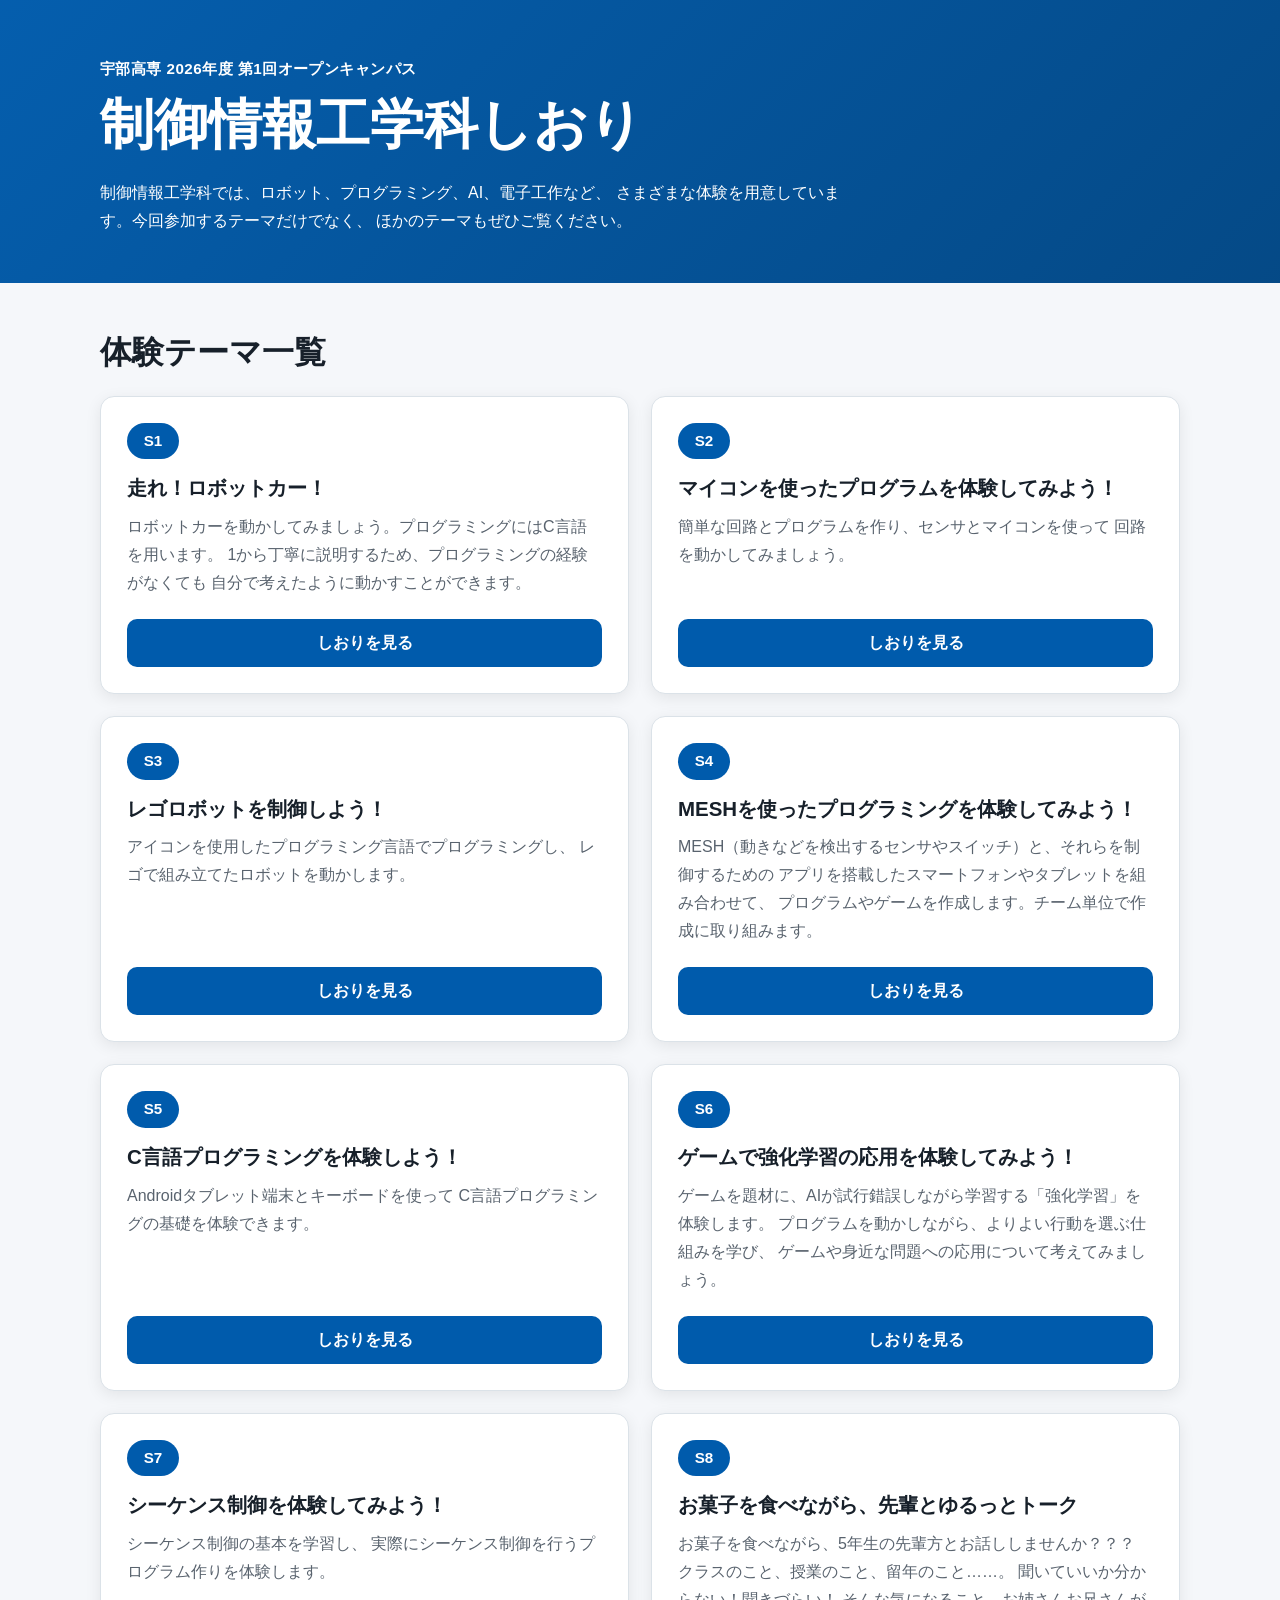
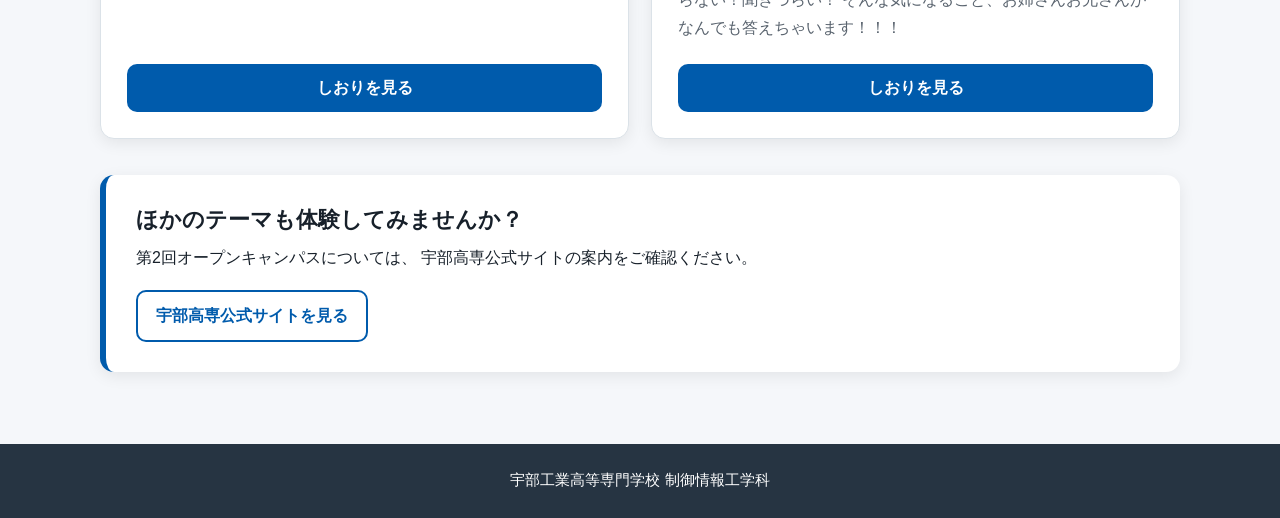
==== index.html @ 469b7133 "サイトトップのindex" ====
<!doctype html>
<html lang="ja">

<head>
    <meta charset="utf-8">
    <meta name="viewport" content="width=device-width, initial-scale=1">
    <title>宇部高専 制御情報工学科 オープンキャンパス</title>

    <meta http-equiv="refresh" content="0; url=./2026/">
    <link rel="canonical" href="./2026/">
</head>

<body>
    <p>
        2026年度のオープンキャンパス案内へ移動します。
        <a href="./2026/">移動しない場合はこちらを押してください。</a>
    </p>
</body>

</html>
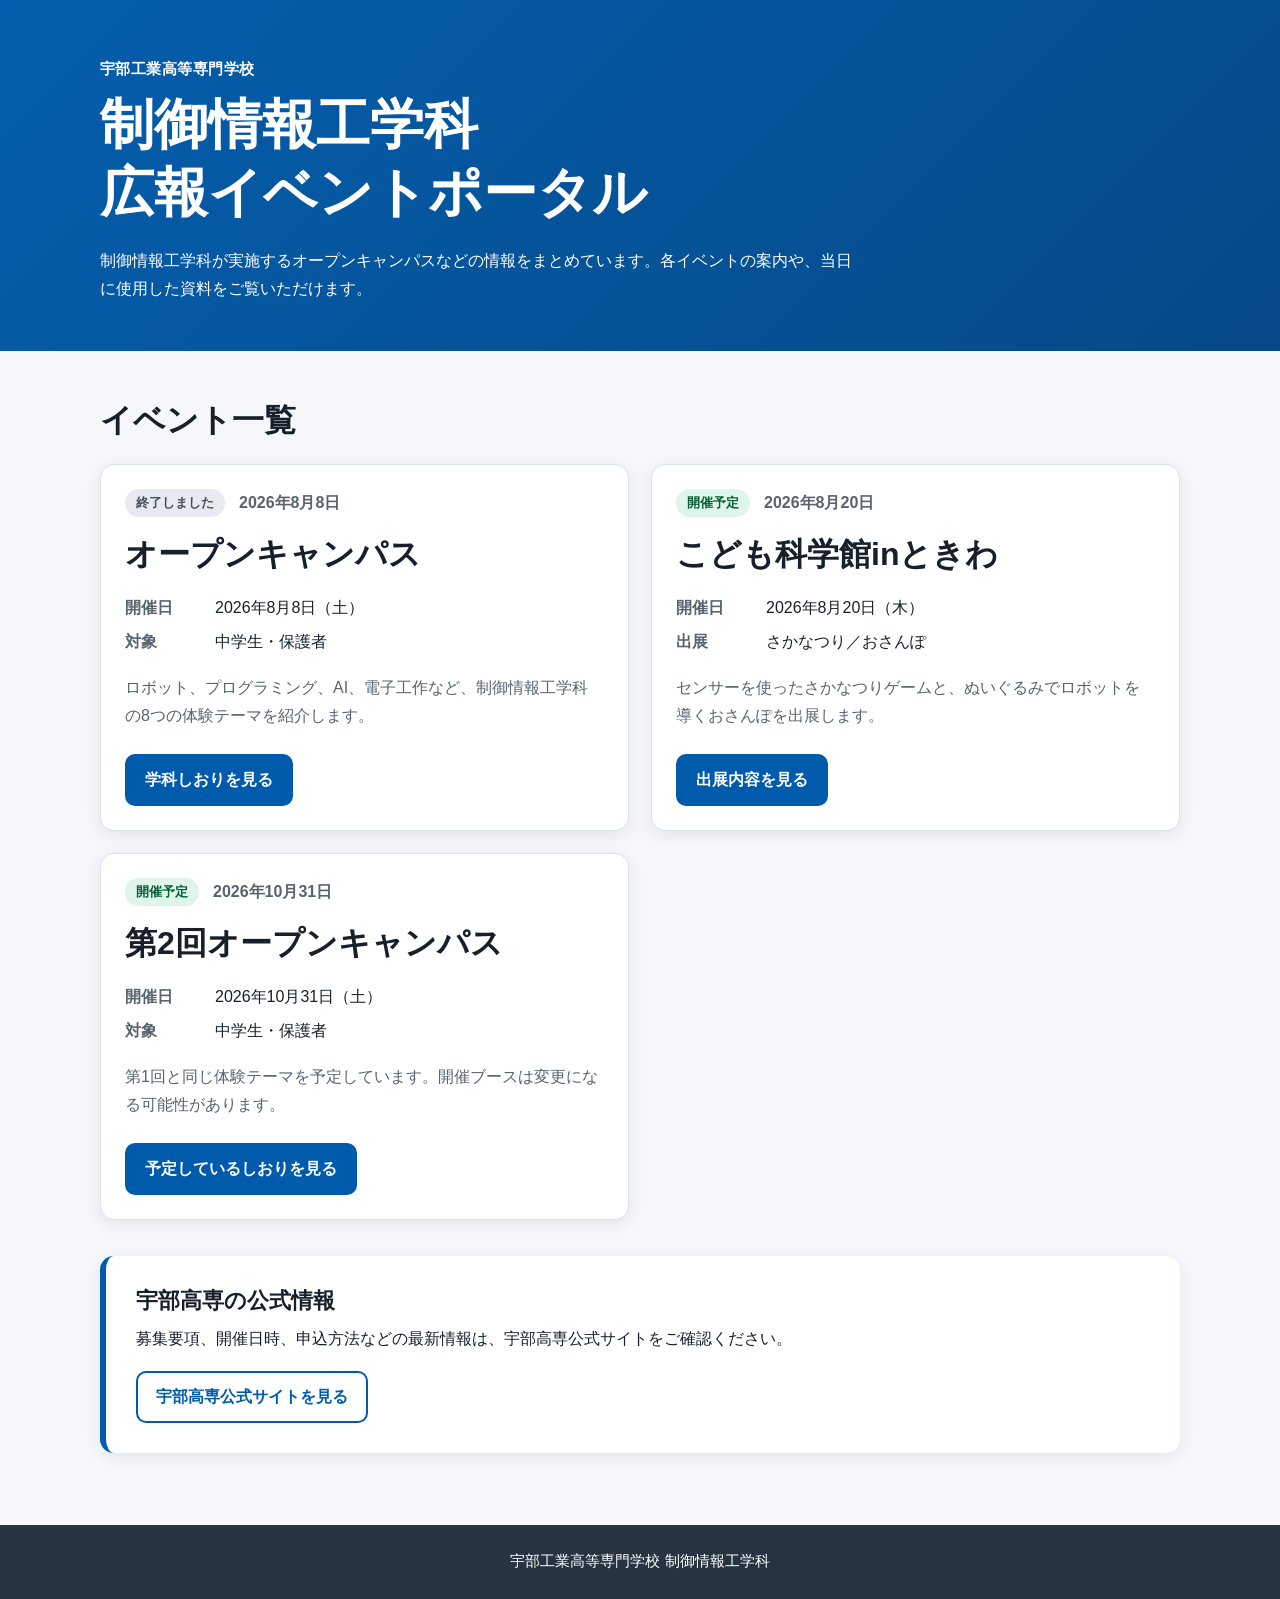
==== commit 0d2dbf25: "Add 2026 outreach event portal" ====
--- a/index.html
+++ b/index.html
@@ -1,20 +1,59 @@
 <!doctype html>
 <html lang="ja">
-
 <head>
-    <meta charset="utf-8">
-    <meta name="viewport" content="width=device-width, initial-scale=1">
-    <title>宇部高専 制御情報工学科 オープンキャンパス</title>
-
-    <meta http-equiv="refresh" content="0; url=./2026/">
-    <link rel="canonical" href="./2026/">
+  <meta charset="utf-8">
+  <meta name="viewport" content="width=device-width, initial-scale=1">
+  <meta name="description" content="宇部工業高等専門学校 制御情報工学科の広報イベント情報をまとめたポータルサイト">
+  <title>制御情報工学科 広報イベントポータル｜宇部高専</title>
+  <link rel="stylesheet" href="2026/style.css">
 </head>
-
 <body>
-    <p>
-        2026年度のオープンキャンパス案内へ移動します。
-        <a href="./2026/">移動しない場合はこちらを押してください。</a>
-    </p>
+  <header class="site-header portal-header">
+    <div class="container">
+      <p class="event-name">宇部工業高等専門学校</p>
+      <h1>制御情報工学科<br>広報イベントポータル</h1>
+      <p class="lead">制御情報工学科が実施するオープンキャンパスなどの情報をまとめています。各イベントの案内や、当日に使用した資料をご覧いただけます。</p>
+    </div>
+  </header>
+  <main class="container portal-main">
+    <section aria-labelledby="events-heading">
+      <h2 id="events-heading">イベント一覧</h2>
+      <div class="event-grid">
+        <article class="event-card">
+          <div class="event-card-header">
+            <span class="status-badge status-ended">終了しました</span>
+            <p class="event-year"><time datetime="2026-08-08">2026年8月8日</time></p>
+          </div>
+          <h3>オープンキャンパス</h3>
+          <dl class="event-meta">
+            <div><dt>開催日</dt><dd><time datetime="2026-08-08">2026年8月8日（土）</time></dd></div>
+            <div><dt>対象</dt><dd>中学生・保護者</dd></div>
+          </dl>
+          <p>ロボット、プログラミング、AI、電子工作など、制御情報工学科の8つの体験テーマを紹介します。</p>
+          <a class="button" href="2026/">学科しおりを見る</a>
+        </article>
+        <article class="event-card">
+          <div class="event-card-header"><span class="status-badge status-planned">開催予定</span><p class="event-year"><time datetime="2026-08-20">2026年8月20日</time></p></div>
+          <h3>こども科学館inときわ</h3>
+          <dl class="event-meta"><div><dt>開催日</dt><dd><time datetime="2026-08-20">2026年8月20日（木）</time></dd></div><div><dt>出展</dt><dd>さかなつり／おさんぽ</dd></div></dl>
+          <p>センサーを使ったさかなつりゲームと、ぬいぐるみでロボットを導くおさんぽを出展します。</p>
+          <a class="button" href="events/2026/kodomo-kagakukan-in-tokiwa/">出展内容を見る</a>
+        </article>
+        <article class="event-card">
+          <div class="event-card-header"><span class="status-badge status-planned">開催予定</span><p class="event-year"><time datetime="2026-10-31">2026年10月31日</time></p></div>
+          <h3>第2回オープンキャンパス</h3>
+          <dl class="event-meta"><div><dt>開催日</dt><dd><time datetime="2026-10-31">2026年10月31日（土）</time></dd></div><div><dt>対象</dt><dd>中学生・保護者</dd></div></dl>
+          <p>第1回と同じ体験テーマを予定しています。開催ブースは変更になる可能性があります。</p>
+          <a class="button" href="events/2026/open-campus-02/">予定しているしおりを見る</a>
+        </article>
+      </div>
+    </section>
+    <section class="notice" aria-labelledby="official-heading">
+      <h2 id="official-heading">宇部高専の公式情報</h2>
+      <p>募集要項、開催日時、申込方法などの最新情報は、宇部高専公式サイトをご確認ください。</p>
+      <a class="button button-secondary" href="https://www.ube-k.ac.jp/" target="_blank" rel="noopener">宇部高専公式サイトを見る</a>
+    </section>
+  </main>
+  <footer class="site-footer"><div class="container"><p>宇部工業高等専門学校 制御情報工学科</p></div></footer>
 </body>
-
-</html>+</html>
--- a/2026/style.css
+++ b/2026/style.css
@@ -0,0 +1,363 @@
+/* ===== 基本設定 ===== */
+:root {
+  --page-bg: #f5f7fa;
+  --card-bg: #ffffff;
+  --text: #17202a;
+  --muted: #59636e;
+  --primary: #005bac;
+  --primary-dark: #004684;
+  --accent-bg: #eaf4fc;
+  --border: #dbe2e8;
+  --shadow: 0 4px 16px rgba(0, 0, 0, 0.08);
+  --radius: 14px;
+  --max-width: 1080px;
+}
+
+* {
+  box-sizing: border-box;
+}
+
+html {
+  scroll-behavior: smooth;
+}
+
+body {
+  margin: 0;
+  color: var(--text);
+  background: var(--page-bg);
+  font-family:
+    -apple-system,
+    BlinkMacSystemFont,
+    "Segoe UI",
+    "Hiragino Kaku Gothic ProN",
+    "Yu Gothic",
+    "Meiryo",
+    sans-serif;
+  line-height: 1.75;
+  overflow-wrap: anywhere;
+}
+
+img {
+  max-width: 100%;
+  height: auto;
+}
+
+a {
+  color: var(--primary);
+}
+
+.container {
+  width: min(calc(100% - 32px), var(--max-width));
+  margin-inline: auto;
+}
+
+/* ===== ヘッダー ===== */
+.site-header {
+  padding: 40px 0 34px;
+  color: #ffffff;
+  background: linear-gradient(135deg, rgba(0, 91, 172, 0.98), rgba(0, 70, 132, 0.98));
+}
+
+.event-name {
+  margin: 0 0 8px;
+  font-size: 0.95rem;
+  font-weight: 700;
+  letter-spacing: 0.03em;
+}
+
+.site-header h1 {
+  margin: 0;
+  font-size: clamp(2rem, 7vw, 3.4rem);
+  line-height: 1.25;
+}
+
+.lead {
+  max-width: 760px;
+  margin: 20px 0 0;
+  font-size: 1rem;
+}
+
+/* ===== メイン ===== */
+main {
+  padding-block: 36px 56px;
+}
+
+main h2 {
+  margin: 0 0 22px;
+  font-size: clamp(1.45rem, 5vw, 2rem);
+  line-height: 1.35;
+}
+
+/* ===== 重要案内 ===== */
+.important-info {
+  margin-bottom: 36px;
+  padding: 22px;
+  background: var(--accent-bg);
+  border-left: 6px solid var(--primary);
+  border-radius: var(--radius);
+}
+
+.important-info h2 {
+  margin-bottom: 10px;
+  font-size: 1.35rem;
+}
+
+.important-info ul {
+  margin: 0;
+  padding-left: 1.3em;
+}
+
+/* ===== テーマカード ===== */
+.theme-grid {
+  display: grid;
+  grid-template-columns: 1fr;
+  gap: 18px;
+}
+
+.theme-card {
+  display: flex;
+  flex-direction: column;
+  padding: 22px;
+  background: var(--card-bg);
+  border: 1px solid var(--border);
+  border-radius: var(--radius);
+  box-shadow: var(--shadow);
+}
+
+.theme-card h3 {
+  margin: 14px 0 10px;
+  font-size: 1.28rem;
+  line-height: 1.45;
+}
+
+.theme-number {
+  align-self: flex-start;
+  padding: 5px 12px;
+  color: #ffffff;
+  background: var(--primary);
+  border-radius: 999px;
+  font-size: 0.95rem;
+  font-weight: 800;
+  text-align: center;
+}
+
+.theme-number .room {
+  color: #ffffff;
+  font-size: 0.92em;
+  font-weight: 600;
+  white-space: nowrap;
+}
+
+.theme-card p {
+  margin: 0 0 22px;
+  color: var(--muted);
+}
+
+.button-group {
+  display: grid;
+  gap: 10px;
+  margin-top: auto;
+}
+
+/* ===== ボタン ===== */
+.button {
+  display: inline-flex;
+  justify-content: center;
+  align-items: center;
+  min-height: 48px;
+  padding: 10px 18px;
+  color: #ffffff;
+  background: var(--primary);
+  border: 2px solid var(--primary);
+  border-radius: 10px;
+  font-weight: 700;
+  text-decoration: none;
+  transition: background-color 0.15s ease, transform 0.15s ease;
+}
+
+.button:hover,
+.button:focus-visible {
+  background: var(--primary-dark);
+  border-color: var(--primary-dark);
+}
+
+.button:active {
+  transform: translateY(1px);
+}
+
+.button:focus-visible {
+  outline: 3px solid rgba(0, 91, 172, 0.3);
+  outline-offset: 3px;
+}
+
+.button-outline {
+  color: var(--primary);
+  background: #ffffff;
+}
+
+.button-outline:hover,
+.button-outline:focus-visible {
+  color: #ffffff;
+  background: var(--primary);
+}
+
+.button-secondary {
+  width: fit-content;
+  background: #ffffff;
+  color: var(--primary);
+}
+
+/* ===== スケジュール ===== */
+.schedule-section {
+  margin-top: 44px;
+}
+
+.schedule-note {
+  margin: -10px 0 18px;
+  color: var(--muted);
+}
+
+.table-scroll {
+  overflow-x: auto;
+  border-radius: var(--radius);
+  box-shadow: var(--shadow);
+}
+
+.schedule-table {
+  width: 100%;
+  min-width: 720px;
+  border-collapse: collapse;
+  background: #ffffff;
+}
+
+.schedule-table th,
+.schedule-table td {
+  padding: 12px 14px;
+  border: 1px solid var(--border);
+  vertical-align: middle;
+}
+
+.schedule-table th {
+  color: #ffffff;
+  background: var(--primary);
+  text-align: center;
+}
+
+.schedule-table td:first-child,
+.schedule-table td:nth-child(2) {
+  white-space: nowrap;
+  text-align: center;
+  font-weight: 700;
+}
+
+.schedule-table td:nth-child(3),
+.schedule-table td:nth-child(4) {
+  text-align: center;
+}
+
+/* ===== 第2回案内 ===== */
+.notice {
+  margin-top: 36px;
+  padding: 24px;
+  background: #ffffff;
+  border-left: 6px solid var(--primary);
+  border-radius: var(--radius);
+  box-shadow: var(--shadow);
+}
+
+.notice h2 {
+  margin-bottom: 10px;
+  font-size: 1.35rem;
+}
+
+.notice p {
+  margin: 0 0 18px;
+}
+
+/* ===== フッター ===== */
+.site-footer {
+  padding: 24px 0;
+  color: #ffffff;
+  background: #263442;
+  text-align: center;
+}
+
+.site-footer p {
+  margin: 0;
+  font-size: 0.92rem;
+}
+
+/* ===== タブレット以上 ===== */
+@media (min-width: 700px) {
+  .site-header {
+    padding: 56px 0 48px;
+  }
+
+  main {
+    padding-block: 48px 72px;
+  }
+
+  .theme-grid {
+    grid-template-columns: repeat(2, minmax(0, 1fr));
+    gap: 22px;
+  }
+
+  .theme-card {
+    padding: 26px;
+  }
+
+  .notice,
+  .important-info {
+    padding: 30px;
+  }
+
+  .button-group {
+    grid-template-columns: repeat(2, minmax(0, 1fr));
+  }
+
+  .button-group .button:only-child {
+    grid-column: 1 / -1;
+  }
+}
+
+/* ===== 動きを減らす設定への配慮 ===== */
+@media (prefers-reduced-motion: reduce) {
+  html {
+    scroll-behavior: auto;
+  }
+
+  .button {
+    transition: none;
+  }
+}
+/* ===== 状態表示・ナビゲーション ===== */
+.status-badge{display:inline-flex;align-items:center;width:fit-content;padding:4px 11px;border-radius:999px;font-size:.82rem;font-weight:800;line-height:1.5}
+.status-ended{color:#44515e;background:#e7ebef}
+.status-on-dark{margin-bottom:12px;color:#fff;background:rgba(255,255,255,.2);border:1px solid rgba(255,255,255,.55)}
+.breadcrumb{display:flex;flex-wrap:wrap;gap:6px 10px;margin-bottom:26px;color:var(--muted);font-size:.92rem}
+.archive-info{margin-bottom:24px;padding:18px 22px;background:#fff;border:1px solid var(--border);border-radius:var(--radius)}
+.archive-info h2{margin-bottom:6px;font-size:1.2rem}.archive-info p{margin:0;color:var(--muted)}
+/* ===== イベントポータル ===== */
+.portal-header h1{max-width:850px}.portal-main{min-height:52vh}.event-grid{display:grid;grid-template-columns:1fr;gap:22px}
+.event-card{display:flex;flex-direction:column;max-width:720px;padding:24px;background:var(--card-bg);border:1px solid var(--border);border-radius:var(--radius);box-shadow:var(--shadow)}
+.event-card-header{display:flex;flex-wrap:wrap;align-items:center;gap:10px 14px}.event-year{margin:0;color:var(--muted);font-weight:700}
+.event-card h3{margin:16px 0 10px;font-size:clamp(1.5rem,5vw,2rem);line-height:1.35}.event-card>p{margin:18px 0 24px;color:var(--muted)}
+.event-card>.button{width:fit-content}.event-meta{display:grid;gap:6px;margin:8px 0 0}.event-meta>div{display:grid;grid-template-columns:5em 1fr;gap:10px}
+.event-meta dt{color:var(--muted);font-weight:700}.event-meta dd{margin:0}
+
+/* ===== 予定イベント・出展案内 ===== */
+.status-planned{color:#075f38;background:#dff5e9}
+.event-date{margin:0 0 12px;font-weight:700}
+.event-link{margin:14px 0 0}
+.warning-info{border-left-color:#d88900;background:#fff7df}
+.booth-grid{display:grid;grid-template-columns:1fr;gap:22px}
+.booth-card{overflow:hidden;background:#fff;border:1px solid var(--border);border-radius:var(--radius);box-shadow:var(--shadow)}
+.booth-card>img{display:block;width:100%;aspect-ratio:4/3;object-fit:cover;border-bottom:1px solid var(--border)}
+.booth-card-body{padding:22px}
+.booth-card h3{margin:0 0 10px;font-size:1.5rem}
+.booth-card p{color:var(--muted)}
+@media (min-width:700px){
+  .event-grid,.booth-grid{grid-template-columns:repeat(2,minmax(0,1fr))}
+  .event-card{max-width:none}
+  .booth-card-body{padding:26px}
+}
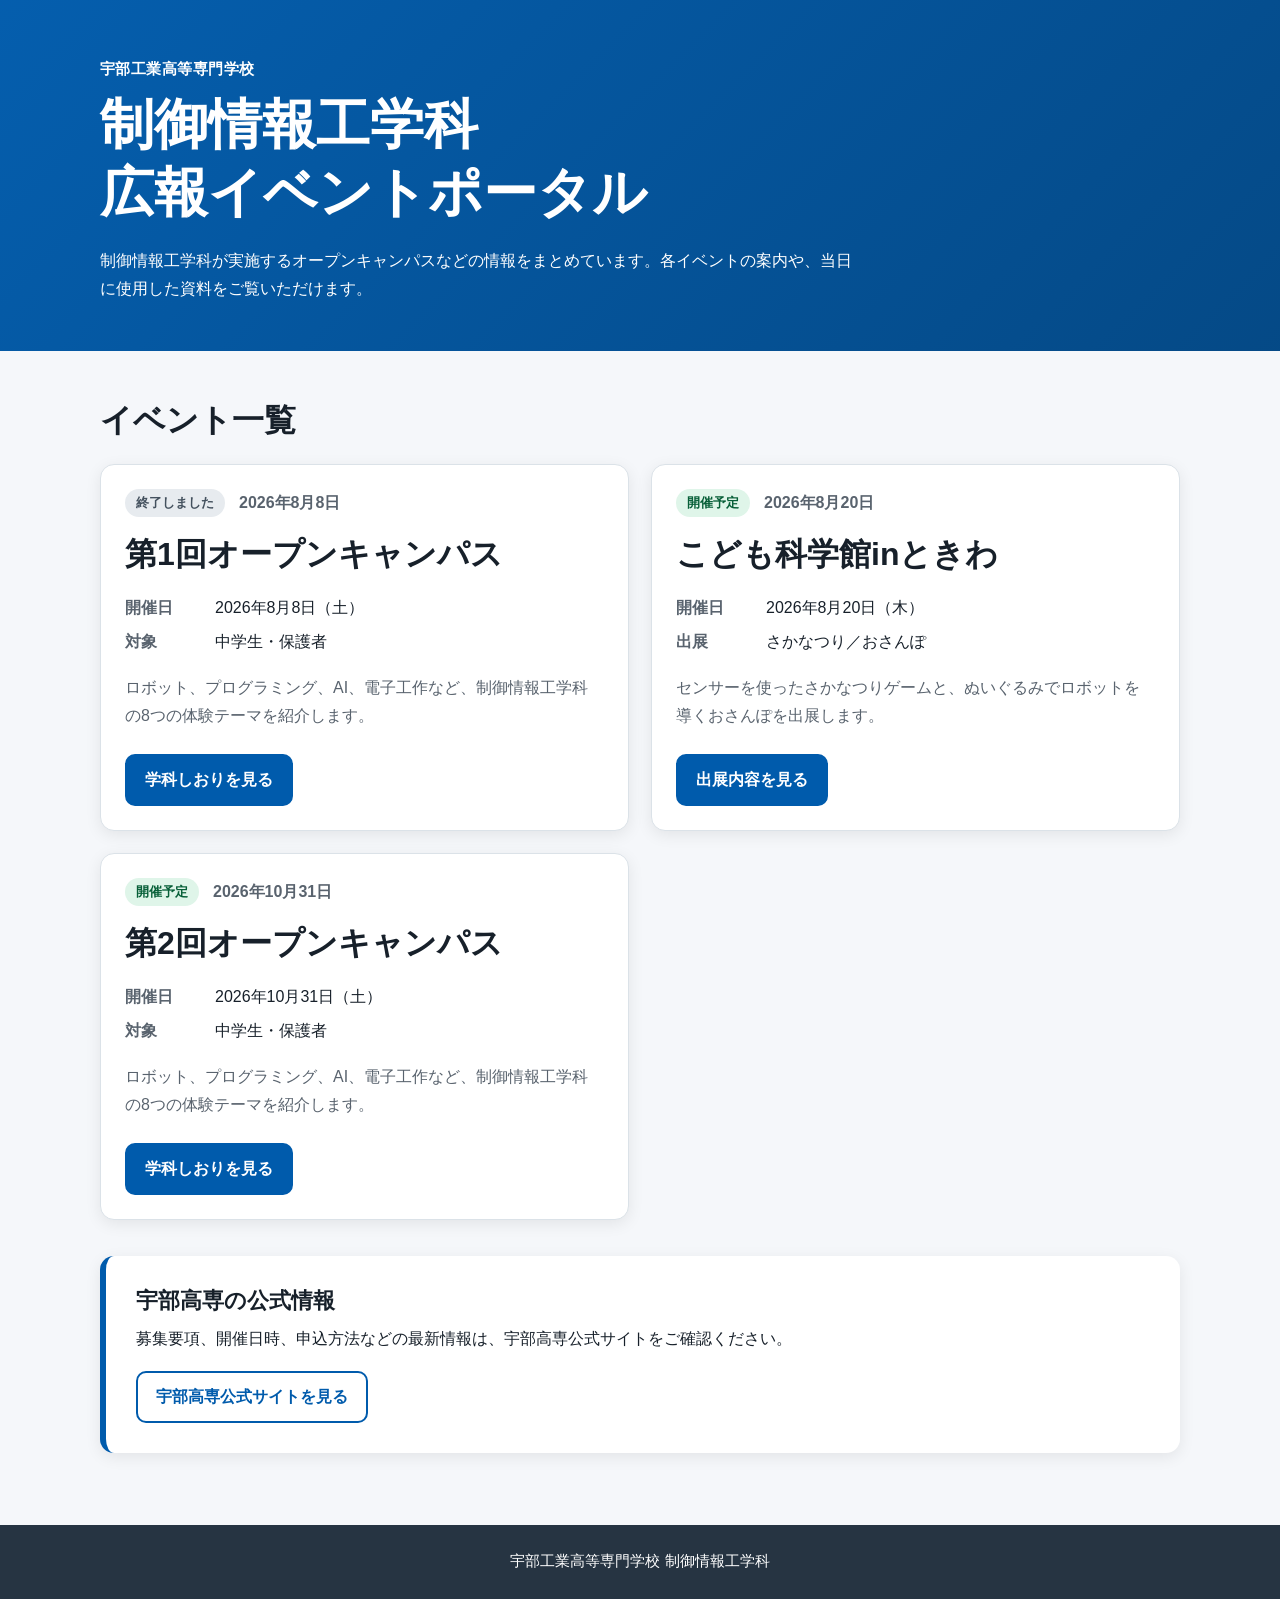
==== commit ac702b55: "update descriptions Updated event titles and descriptions for open campus events." ====
--- a/index.html
+++ b/index.html
@@ -24,7 +24,7 @@
             <span class="status-badge status-ended">終了しました</span>
             <p class="event-year"><time datetime="2026-08-08">2026年8月8日</time></p>
           </div>
-          <h3>オープンキャンパス</h3>
+          <h3>第1回オープンキャンパス</h3>
           <dl class="event-meta">
             <div><dt>開催日</dt><dd><time datetime="2026-08-08">2026年8月8日（土）</time></dd></div>
             <div><dt>対象</dt><dd>中学生・保護者</dd></div>
@@ -43,8 +43,8 @@
           <div class="event-card-header"><span class="status-badge status-planned">開催予定</span><p class="event-year"><time datetime="2026-10-31">2026年10月31日</time></p></div>
           <h3>第2回オープンキャンパス</h3>
           <dl class="event-meta"><div><dt>開催日</dt><dd><time datetime="2026-10-31">2026年10月31日（土）</time></dd></div><div><dt>対象</dt><dd>中学生・保護者</dd></div></dl>
-          <p>第1回と同じ体験テーマを予定しています。開催ブースは変更になる可能性があります。</p>
-          <a class="button" href="events/2026/open-campus-02/">予定しているしおりを見る</a>
+          <p>ロボット、プログラミング、AI、電子工作など、制御情報工学科の8つの体験テーマを紹介します。</p>
+          <a class="button" href="events/2026/open-campus-02/">学科しおりを見る</a>
         </article>
       </div>
     </section>
--- a/2026/style.css
+++ b/2026/style.css
@@ -361,3 +361,5 @@
   .event-card{max-width:none}
   .booth-card-body{padding:26px}
 }
+
+.booth-image-toggle { width: 100%; font: inherit; cursor: pointer; }
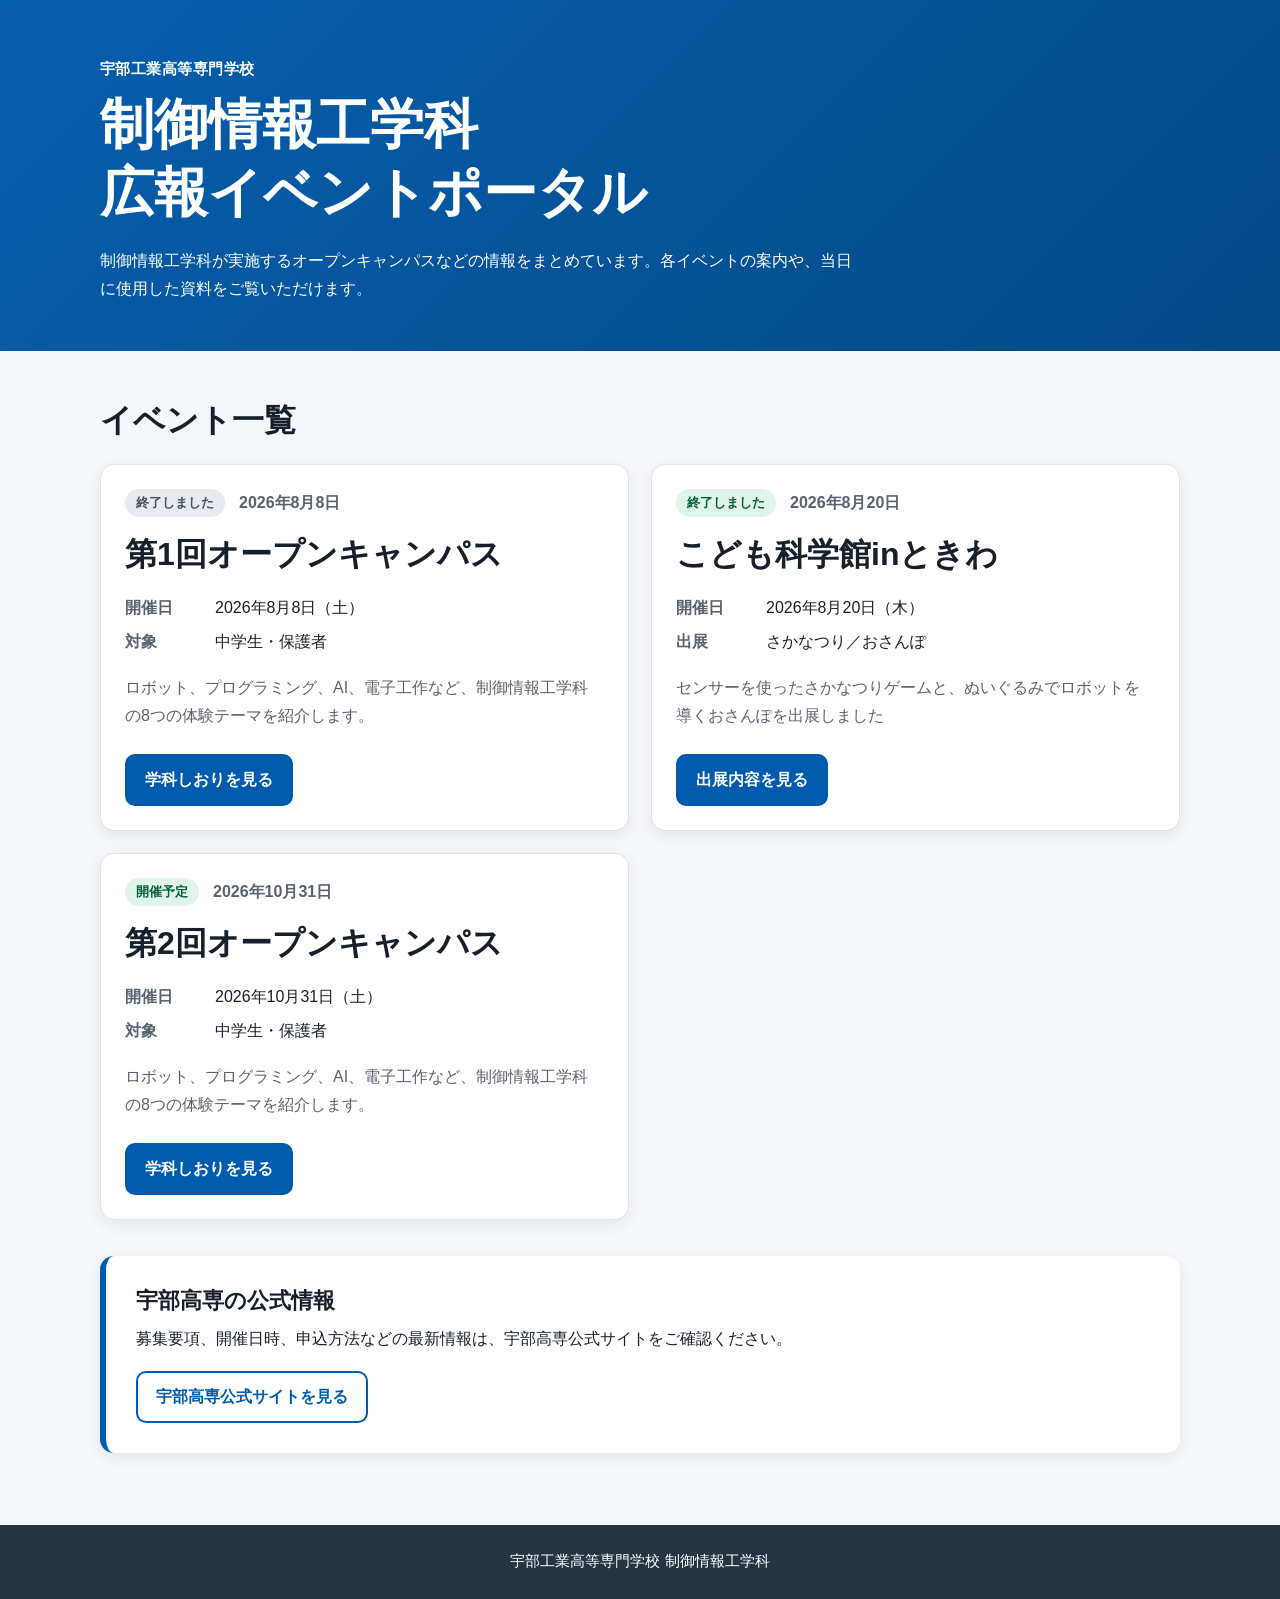
==== commit f0d83e1e: "Update event status and description in index.html" ====
--- a/index.html
+++ b/index.html
@@ -33,10 +33,10 @@
           <a class="button" href="2026/">学科しおりを見る</a>
         </article>
         <article class="event-card">
-          <div class="event-card-header"><span class="status-badge status-planned">開催予定</span><p class="event-year"><time datetime="2026-08-20">2026年8月20日</time></p></div>
+          <div class="event-card-header"><span class="status-badge status-planned">終了しました</span><p class="event-year"><time datetime="2026-08-20">2026年8月20日</time></p></div>
           <h3>こども科学館inときわ</h3>
           <dl class="event-meta"><div><dt>開催日</dt><dd><time datetime="2026-08-20">2026年8月20日（木）</time></dd></div><div><dt>出展</dt><dd>さかなつり／おさんぽ</dd></div></dl>
-          <p>センサーを使ったさかなつりゲームと、ぬいぐるみでロボットを導くおさんぽを出展します。</p>
+          <p>センサーを使ったさかなつりゲームと、ぬいぐるみでロボットを導くおさんぽを出展しました</p>
           <a class="button" href="events/2026/kodomo-kagakukan-in-tokiwa/">出展内容を見る</a>
         </article>
         <article class="event-card">
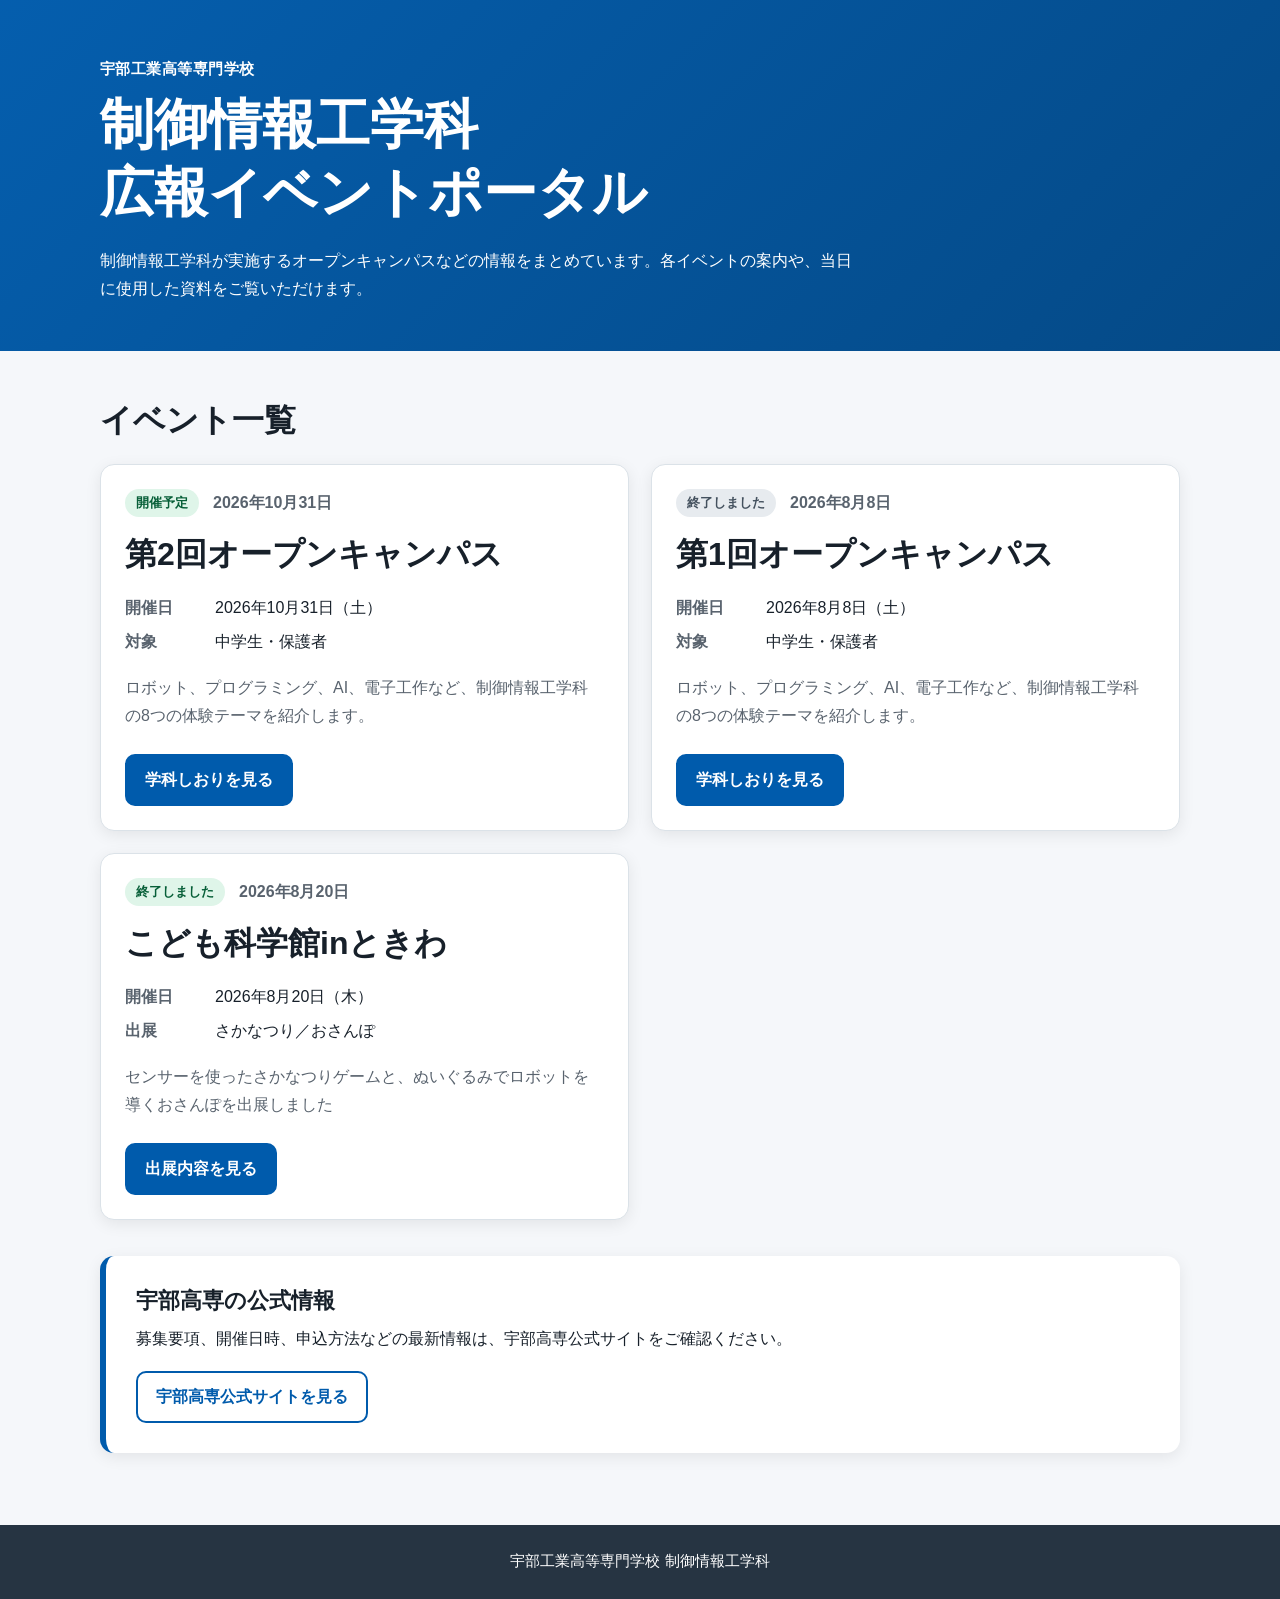
==== commit be53fbc8: "Add upcoming event details and remove duplicates" ====
--- a/index.html
+++ b/index.html
@@ -20,6 +20,13 @@
       <h2 id="events-heading">イベント一覧</h2>
       <div class="event-grid">
         <article class="event-card">
+          <div class="event-card-header"><span class="status-badge status-planned">開催予定</span><p class="event-year"><time datetime="2026-10-31">2026年10月31日</time></p></div>
+          <h3>第2回オープンキャンパス</h3>
+          <dl class="event-meta"><div><dt>開催日</dt><dd><time datetime="2026-10-31">2026年10月31日（土）</time></dd></div><div><dt>対象</dt><dd>中学生・保護者</dd></div></dl>
+          <p>ロボット、プログラミング、AI、電子工作など、制御情報工学科の8つの体験テーマを紹介します。</p>
+          <a class="button" href="events/2026/open-campus-02/">学科しおりを見る</a>
+        </article>
+        <article class="event-card">
           <div class="event-card-header">
             <span class="status-badge status-ended">終了しました</span>
             <p class="event-year"><time datetime="2026-08-08">2026年8月8日</time></p>
@@ -39,13 +46,6 @@
           <p>センサーを使ったさかなつりゲームと、ぬいぐるみでロボットを導くおさんぽを出展しました</p>
           <a class="button" href="events/2026/kodomo-kagakukan-in-tokiwa/">出展内容を見る</a>
         </article>
-        <article class="event-card">
-          <div class="event-card-header"><span class="status-badge status-planned">開催予定</span><p class="event-year"><time datetime="2026-10-31">2026年10月31日</time></p></div>
-          <h3>第2回オープンキャンパス</h3>
-          <dl class="event-meta"><div><dt>開催日</dt><dd><time datetime="2026-10-31">2026年10月31日（土）</time></dd></div><div><dt>対象</dt><dd>中学生・保護者</dd></div></dl>
-          <p>ロボット、プログラミング、AI、電子工作など、制御情報工学科の8つの体験テーマを紹介します。</p>
-          <a class="button" href="events/2026/open-campus-02/">学科しおりを見る</a>
-        </article>
       </div>
     </section>
     <section class="notice" aria-labelledby="official-heading">
